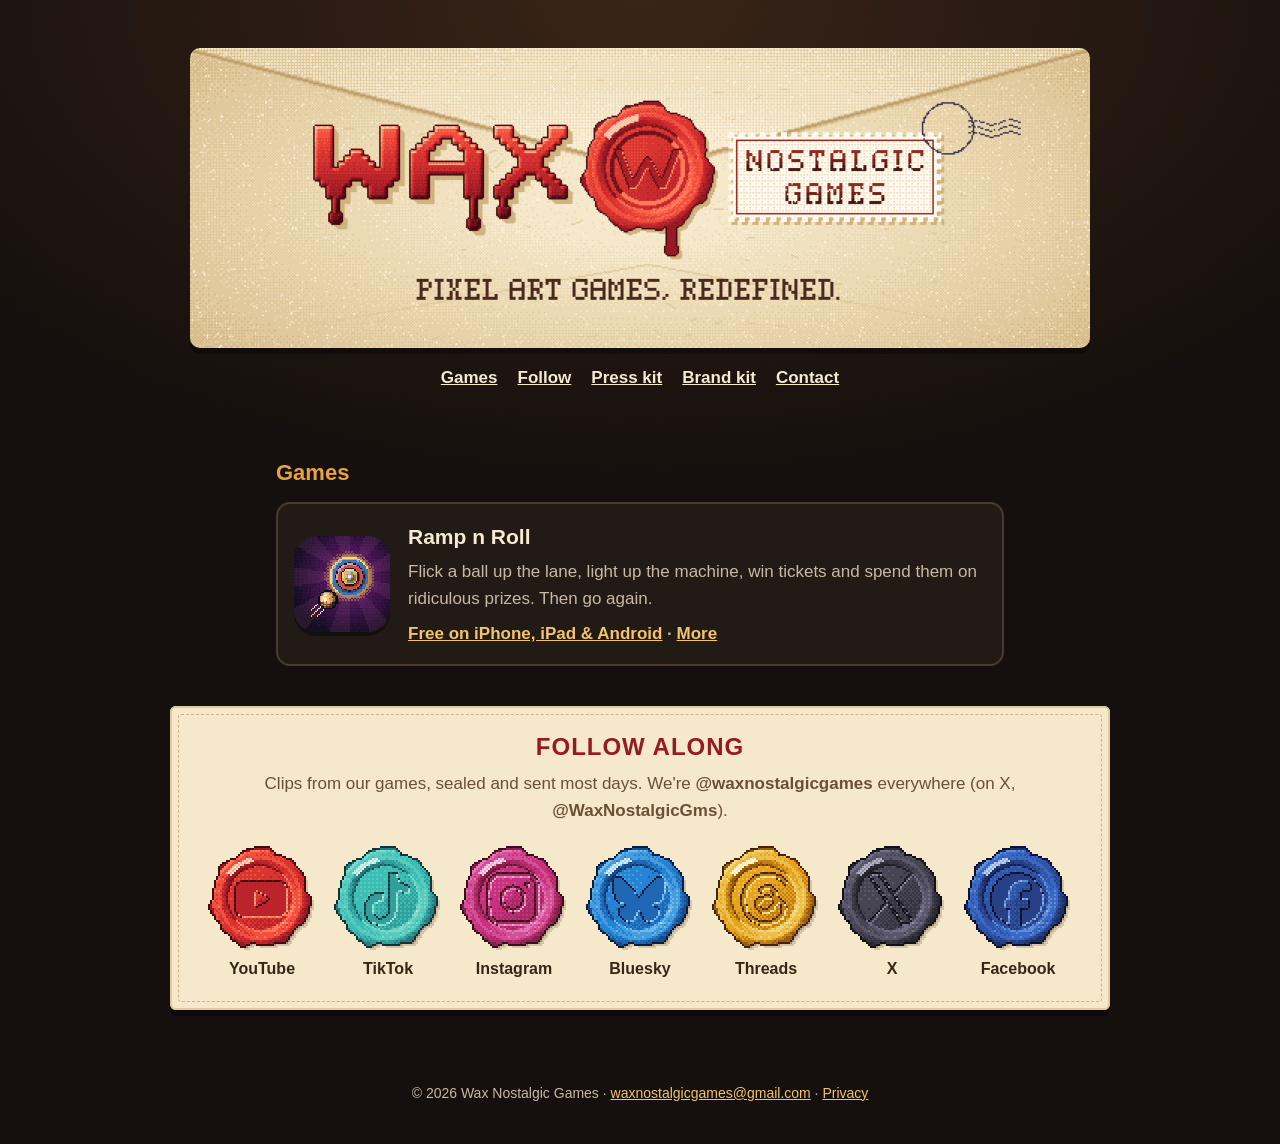
==== index.html @ 969aa039 "Follow along: every platform as a wax seal on the home page, and a row of them in each page's footer" ====
<!doctype html>
<html lang="en">
<head>
  <meta charset="utf-8">
  <meta name="viewport" content="width=device-width, initial-scale=1">
  <title>Wax Nostalgic Games</title>
  <meta name="description" content="Wax Nostalgic Games: pixel art games, redefined. Silly arcade games for iPhone, iPad and Android.">
  <meta property="og:title" content="Wax Nostalgic Games">
  <meta property="og:description" content="Pixel art games, redefined.">
  <meta name="theme-color" content="#15100d">
  <link rel="icon" href="brand/favicon-32.png">
  <link rel="apple-touch-icon" href="brand/icon-180.png">
  <meta property="og:image" content="https://webdevbrian.github.io/waxnostalgicgames-site/brand/banner-1500.png">
  <meta name="twitter:card" content="summary_large_image">
  <link rel="stylesheet" href="style.css">
</head>
<body>
  <header>
    <h1><img class="pixel mast" src="brand/banner-1500.png" alt="Wax Nostalgic Games: the W wax seal on an old envelope, WAX in sealing wax and NOSTALGIC GAMES on a postage stamp" width="1500" height="500"></h1>
    <nav><a href="#games">Games</a><a href="#follow-title">Follow</a><a href="rnr/press.html">Press kit</a><a href="brand.html">Brand kit</a><a href="mailto:waxnostalgicgames@gmail.com">Contact</a></nav>
  </header>
  <main>
    <h2 id="games">Games</h2>
    <article class="game">
      <img class="pixel" src="games/ramp-n-roll.png" alt="Ramp n Roll's icon" width="256" height="256">
      <div>
        <h3>Ramp n Roll</h3>
        <p>Flick a ball up the lane, light up the machine, win tickets and spend them on ridiculous prizes. Then go again.</p>
        <p class="stores"><a href="rnr/?c=site">Free on iPhone, iPad &amp; Android</a> · <a href="https://webdevbrian.github.io/rampnroll-site/">More</a></p>
      </div>
    </article>
    <!-- follow -->
    <section class="follow" aria-labelledby="follow-title">
      <h2 id="follow-title">Follow along</h2>
      <p>Clips from our games, sealed and sent most days. We're <b>@waxnostalgicgames</b> everywhere (on X, <b>@WaxNostalgicGms</b>).</p>
      <ul class="seals">
        <li><a href="https://www.youtube.com/@waxnostalgicgames" rel="me noopener" target="_blank"><img class="pixel" src="brand/social/youtube.png" alt="" width="112" height="112"><b>YouTube</b></a></li>
        <li><a href="https://www.tiktok.com/@waxnostalgicgames" rel="me noopener" target="_blank"><img class="pixel" src="brand/social/tiktok.png" alt="" width="112" height="112"><b>TikTok</b></a></li>
        <li><a href="https://www.instagram.com/waxnostalgicgames/" rel="me noopener" target="_blank"><img class="pixel" src="brand/social/instagram.png" alt="" width="112" height="112"><b>Instagram</b></a></li>
        <li><a href="https://bsky.app/profile/waxnostalgicgames.bsky.social" rel="me noopener" target="_blank"><img class="pixel" src="brand/social/bluesky.png" alt="" width="112" height="112"><b>Bluesky</b></a></li>
        <li><a href="https://www.threads.com/@waxnostalgicgames" rel="me noopener" target="_blank"><img class="pixel" src="brand/social/threads.png" alt="" width="112" height="112"><b>Threads</b></a></li>
        <li><a href="https://x.com/WaxNostalgicGms" rel="me noopener" target="_blank"><img class="pixel" src="brand/social/x.png" alt="" width="112" height="112"><b>X</b></a></li>
        <li><a href="https://www.facebook.com/1360935693780036" rel="me noopener" target="_blank"><img class="pixel" src="brand/social/facebook.png" alt="" width="112" height="112"><b>Facebook</b></a></li>
      </ul>
    </section>
    <!-- /follow -->
  </main>
  <footer>© 2026 Wax Nostalgic Games · <a href="mailto:waxnostalgicgames@gmail.com">waxnostalgicgames@gmail.com</a> · <a href="privacy.html">Privacy</a></footer>
</body>
</html>
---- style.css ----
/* Wax Nostalgic Games: a record-sleeve dark with warm wax colours, readable on a phone. */
:root { --ink: #f6ead2; --soft: #c8b9a4; --night: #15100d; --panel: #221a15; --edge: #4a3a2e; --wax: #e8a33c; --red: #d9534a; --link: #f2c46b; }
* { box-sizing: border-box; }
html { background: var(--night); -webkit-text-size-adjust: 100%; }
body { margin: 0; background: radial-gradient(110% 70% at 50% 0%, #3a2418 0%, var(--night) 60%); color: var(--ink); font: 17px/1.6 -apple-system, BlinkMacSystemFont, "Segoe UI", Roboto, sans-serif; min-height: 100vh; }
a { color: var(--link); }
img { max-width: 100%; height: auto; }
.pixel { image-rendering: pixelated; }
header { text-align: center; padding: 48px 16px 24px; }
header h1 { margin: 0; font-size: 40px; line-height: 1.15; letter-spacing: .5px; text-shadow: 0 3px 0 #000; }
header h1 span { color: var(--wax); }
header p { margin: 8px 0 0; color: var(--soft); }
nav { display: flex; gap: 20px; justify-content: center; flex-wrap: wrap; margin-top: 16px; }
nav a { color: var(--ink); font-weight: 600; }
main { max-width: 760px; margin: 0 auto; padding: 8px 16px 48px; }
h2 { font-size: 22px; margin: 32px 0 12px; color: var(--wax); }
.game { display: flex; gap: 18px; align-items: center; background: var(--panel); border: 2px solid var(--edge); border-radius: 14px; padding: 16px; }
.game img { width: 96px; height: 96px; border-radius: 22px; flex: none; box-shadow: 0 4px 0 rgba(0,0,0,.4); }
.game h3 { margin: 0; font-size: 21px; }
.game p { margin: 4px 0 0; color: var(--soft); }
.game .stores { margin-top: 8px; font-weight: 600; }
.prose h2 { margin-top: 28px; }
.prose p, .prose li { color: var(--ink); }
footer { text-align: center; color: var(--soft); font-size: 14px; padding: 24px 16px 40px; }
@media (max-width: 480px) { header h1 { font-size: 32px; } .game { flex-direction: column; text-align: center; } }

.mast { display: block; width: min(100%, 900px); height: auto; margin: 0 auto; border-radius: 10px; box-shadow: 0 6px 0 rgba(0,0,0,.35); }
.kit { display: grid; gap: 22px; }
.kit figure { margin: 0; background: var(--panel); border: 2px solid var(--edge); border-radius: 12px; padding: 14px; display: grid; gap: 8px; }
.kit img { width: 100%; height: auto; border-radius: 6px; }
.kit .sq { max-width: 280px; }
.kit figcaption { color: var(--soft); font-size: 15px; }
.kit b { color: var(--ink); }

/* Follow along: a sheet of letter paper with the platforms' wax seals (brand/social/, drawn by brand.mjs). */
.follow { margin: 40px calc(50% - min(50vw - 16px, 470px)) 0; background: #f5e8cb; color: #3a2416; border-radius: 6px; padding: 22px 18px 18px; box-shadow: 0 6px 0 rgba(0,0,0,.35), inset 0 0 0 2px #e0c99c; position: relative; }
.follow::before { content: ""; position: absolute; inset: 8px; border: 1px dashed #cfb381; border-radius: 3px; pointer-events: none; }
.follow h2 { margin: 0; text-align: center; color: #951a23; font-size: 24px; letter-spacing: 1px; text-transform: uppercase; }
.follow > p { margin: 4px 0 14px; text-align: center; color: #6b5034; }
.seals { list-style: none; margin: 0; padding: 0; display: flex; flex-wrap: wrap; justify-content: center; gap: 4px 6px; position: relative; }
.seals li { width: 120px; }
.seals a { display: flex; flex-direction: column; align-items: center; text-decoration: none; color: inherit; padding: 6px 4px 10px; border-radius: 8px; }
.seals img { width: 112px; height: 112px; transition: transform .12s steps(2); }
.seals b { font-size: 16px; color: #3a2416; }
.seals a:hover img, .seals a:focus-visible img { transform: translateY(-4px) rotate(-4deg); }
.seals a:focus-visible { outline: 2px solid #951a23; outline-offset: 2px; }
.seal-row { display: flex; flex-wrap: wrap; justify-content: center; gap: 4px; margin: 0 auto 10px; }
.seal-row img { width: 56px; height: 56px; display: block; transition: transform .12s steps(2); }
.seal-row a:hover img, .seal-row a:focus-visible img { transform: translateY(-2px); }
@media (prefers-reduced-motion: reduce) { .seals img, .seal-row img { transition: none; } }
@media (max-width: 560px) {
  .follow { padding: 20px 10px 14px; }
  .seals { max-width: 300px; margin: 0 auto; gap: 8px 4px; }
  .seals li { width: 72px; }
  .seals img { width: 56px; height: 56px; }
  .seals b { font-size: 13px; }
  .seal-row { max-width: 240px; }
}
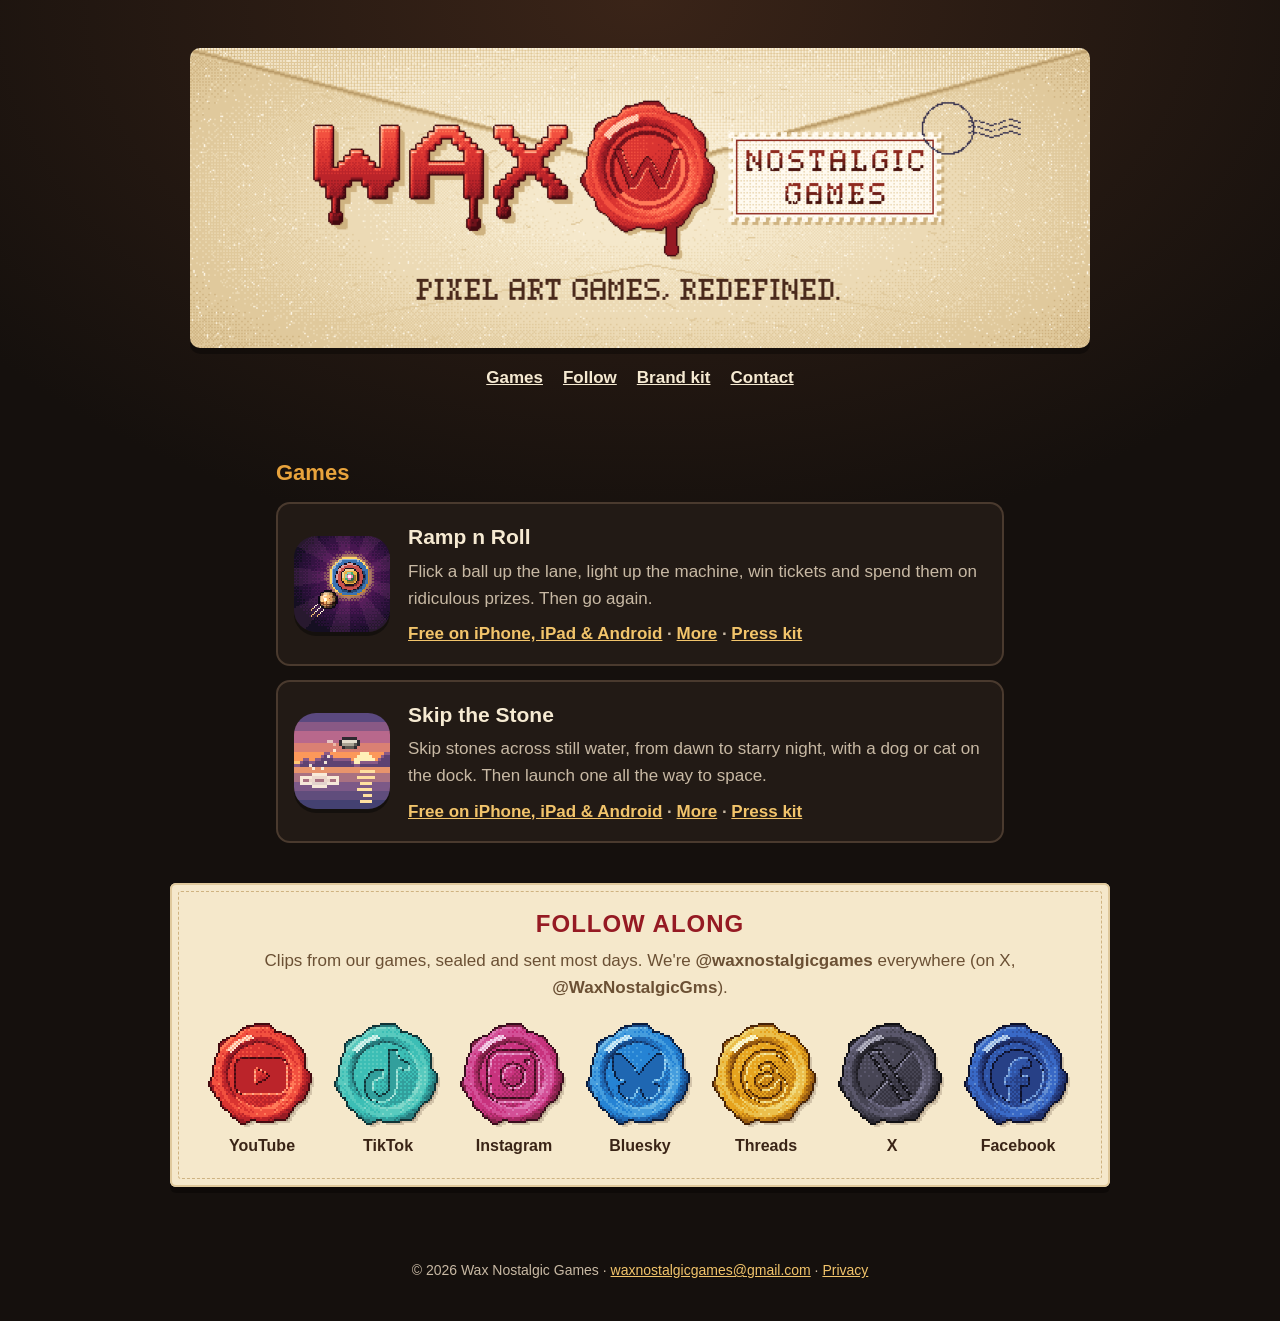
==== commit 68b1df68: "Skip the Stone joins: its card on the home page, a store link page (sts/) and a press kit" ====
--- a/index.html
+++ b/index.html
@@ -17,7 +17,7 @@
 <body>
   <header>
     <h1><img class="pixel mast" src="brand/banner-1500.png" alt="Wax Nostalgic Games: the W wax seal on an old envelope, WAX in sealing wax and NOSTALGIC GAMES on a postage stamp" width="1500" height="500"></h1>
-    <nav><a href="#games">Games</a><a href="#follow-title">Follow</a><a href="rnr/press.html">Press kit</a><a href="brand.html">Brand kit</a><a href="mailto:waxnostalgicgames@gmail.com">Contact</a></nav>
+    <nav><a href="#games">Games</a><a href="#follow-title">Follow</a><a href="brand.html">Brand kit</a><a href="mailto:waxnostalgicgames@gmail.com">Contact</a></nav>
   </header>
   <main>
     <h2 id="games">Games</h2>
@@ -26,7 +26,15 @@
       <div>
         <h3>Ramp n Roll</h3>
         <p>Flick a ball up the lane, light up the machine, win tickets and spend them on ridiculous prizes. Then go again.</p>
-        <p class="stores"><a href="rnr/?c=site">Free on iPhone, iPad &amp; Android</a> · <a href="https://webdevbrian.github.io/rampnroll-site/">More</a></p>
+        <p class="stores"><a href="rnr/?c=site">Free on iPhone, iPad &amp; Android</a> · <a href="https://webdevbrian.github.io/rampnroll-site/">More</a> · <a href="rnr/press.html">Press kit</a></p>
+      </div>
+    </article>
+    <article class="game">
+      <img class="pixel" src="games/skip-the-stone.png" alt="Skip the Stone's icon" width="256" height="256">
+      <div>
+        <h3>Skip the Stone</h3>
+        <p>Skip stones across still water, from dawn to starry night, with a dog or cat on the dock. Then launch one all the way to space.</p>
+        <p class="stores"><a href="sts/?c=site">Free on iPhone, iPad &amp; Android</a> · <a href="https://webdevbrian.github.io/skipthestone-site/">More</a> · <a href="sts/press.html">Press kit</a></p>
       </div>
     </article>
     <!-- follow -->
--- a/style.css
+++ b/style.css
@@ -14,6 +14,7 @@
 nav a { color: var(--ink); font-weight: 600; }
 main { max-width: 760px; margin: 0 auto; padding: 8px 16px 48px; }
 h2 { font-size: 22px; margin: 32px 0 12px; color: var(--wax); }
+.game + .game { margin-top: 14px; }
 .game { display: flex; gap: 18px; align-items: center; background: var(--panel); border: 2px solid var(--edge); border-radius: 14px; padding: 16px; }
 .game img { width: 96px; height: 96px; border-radius: 22px; flex: none; box-shadow: 0 4px 0 rgba(0,0,0,.4); }
 .game h3 { margin: 0; font-size: 21px; }
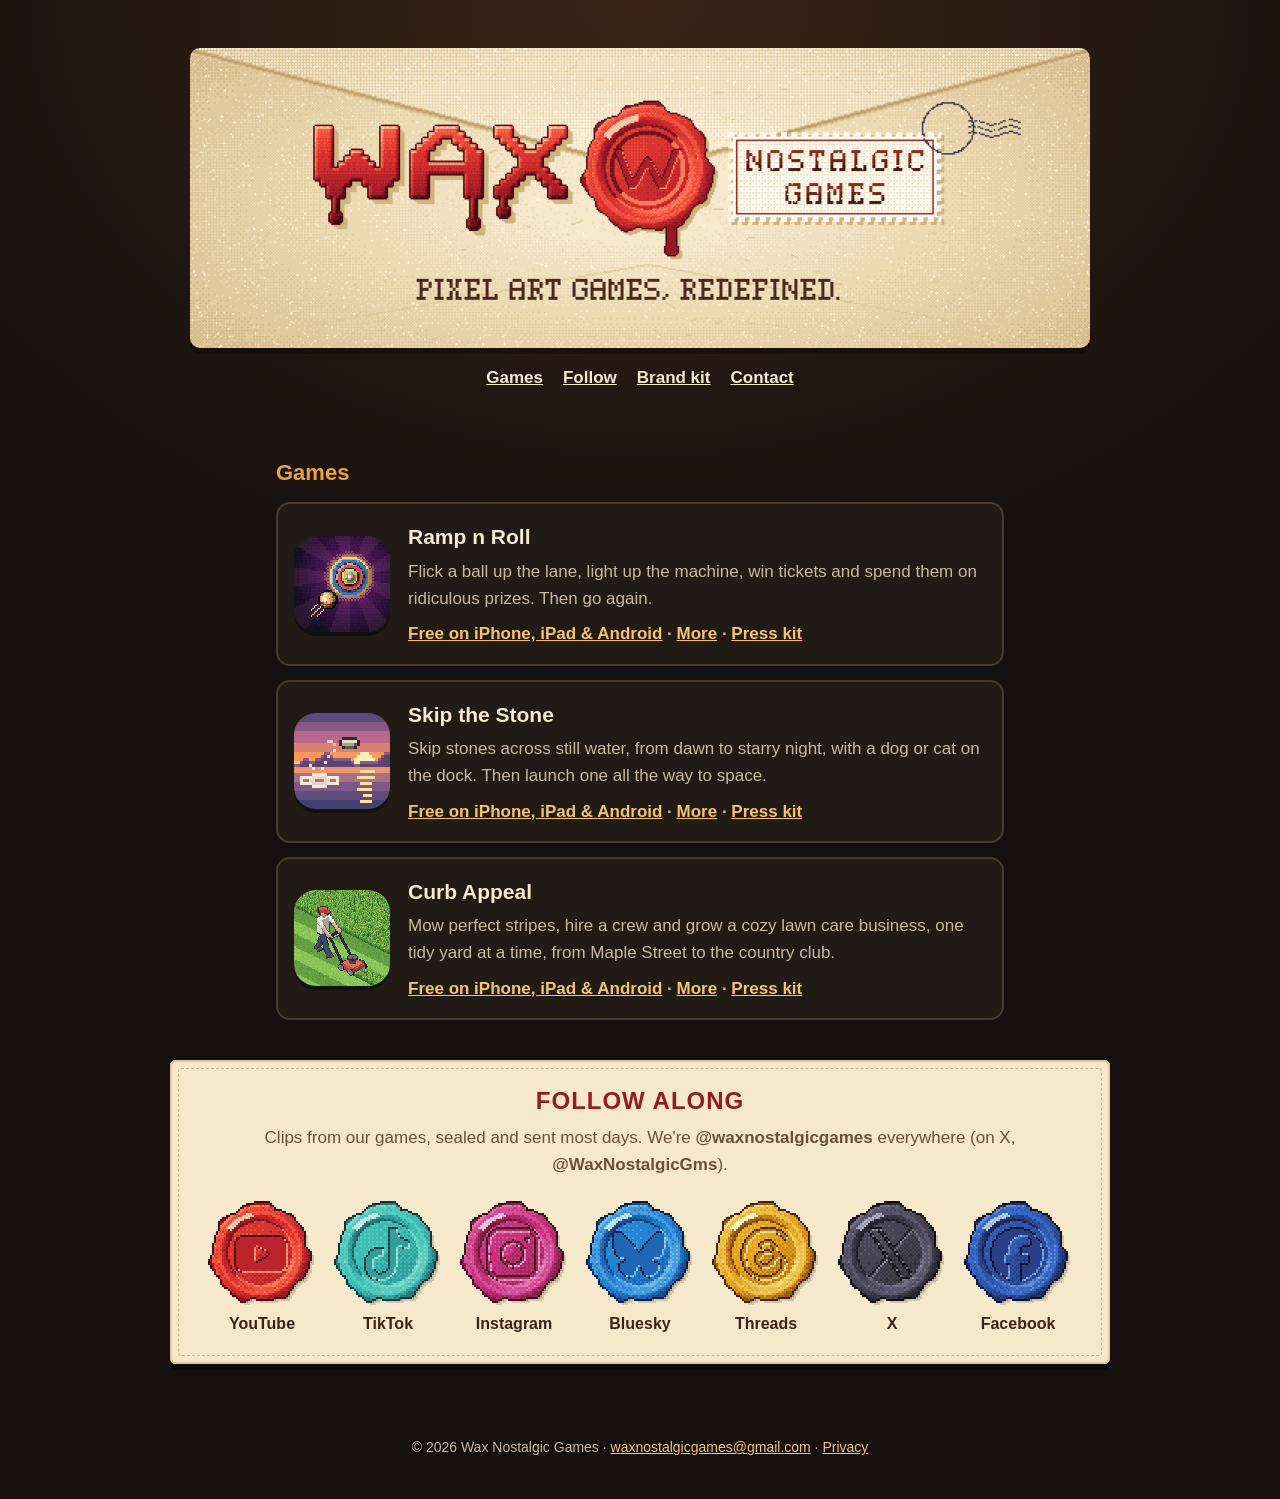
==== commit c32f5f05: "Curb Appeal joins: its card on the home page, a store link page (ca/) and a press kit with its trail" ====
--- a/index.html
+++ b/index.html
@@ -4,7 +4,7 @@
   <meta charset="utf-8">
   <meta name="viewport" content="width=device-width, initial-scale=1">
   <title>Wax Nostalgic Games</title>
-  <meta name="description" content="Wax Nostalgic Games: pixel art games, redefined. Silly arcade games for iPhone, iPad and Android.">
+  <meta name="description" content="Wax Nostalgic Games: pixel art games, redefined. An arcade lane, stone skipping and a lawn care tycoon, for iPhone, iPad and Android.">
   <meta property="og:title" content="Wax Nostalgic Games">
   <meta property="og:description" content="Pixel art games, redefined.">
   <meta name="theme-color" content="#15100d">
@@ -37,6 +37,14 @@
         <p class="stores"><a href="sts/?c=site">Free on iPhone, iPad &amp; Android</a> · <a href="https://webdevbrian.github.io/skipthestone-site/">More</a> · <a href="sts/press.html">Press kit</a></p>
       </div>
     </article>
+    <article class="game">
+      <img class="pixel" src="games/curb-appeal.png" alt="Curb Appeal's icon" width="256" height="256">
+      <div>
+        <h3>Curb Appeal</h3>
+        <p>Mow perfect stripes, hire a crew and grow a cozy lawn care business, one tidy yard at a time, from Maple Street to the country club.</p>
+        <p class="stores"><a href="ca/?c=site">Free on iPhone, iPad &amp; Android</a> · <a href="https://webdevbrian.github.io/curbappeal-site/">More</a> · <a href="ca/press.html">Press kit</a></p>
+      </div>
+    </article>
     <!-- follow -->
     <section class="follow" aria-labelledby="follow-title">
       <h2 id="follow-title">Follow along</h2>
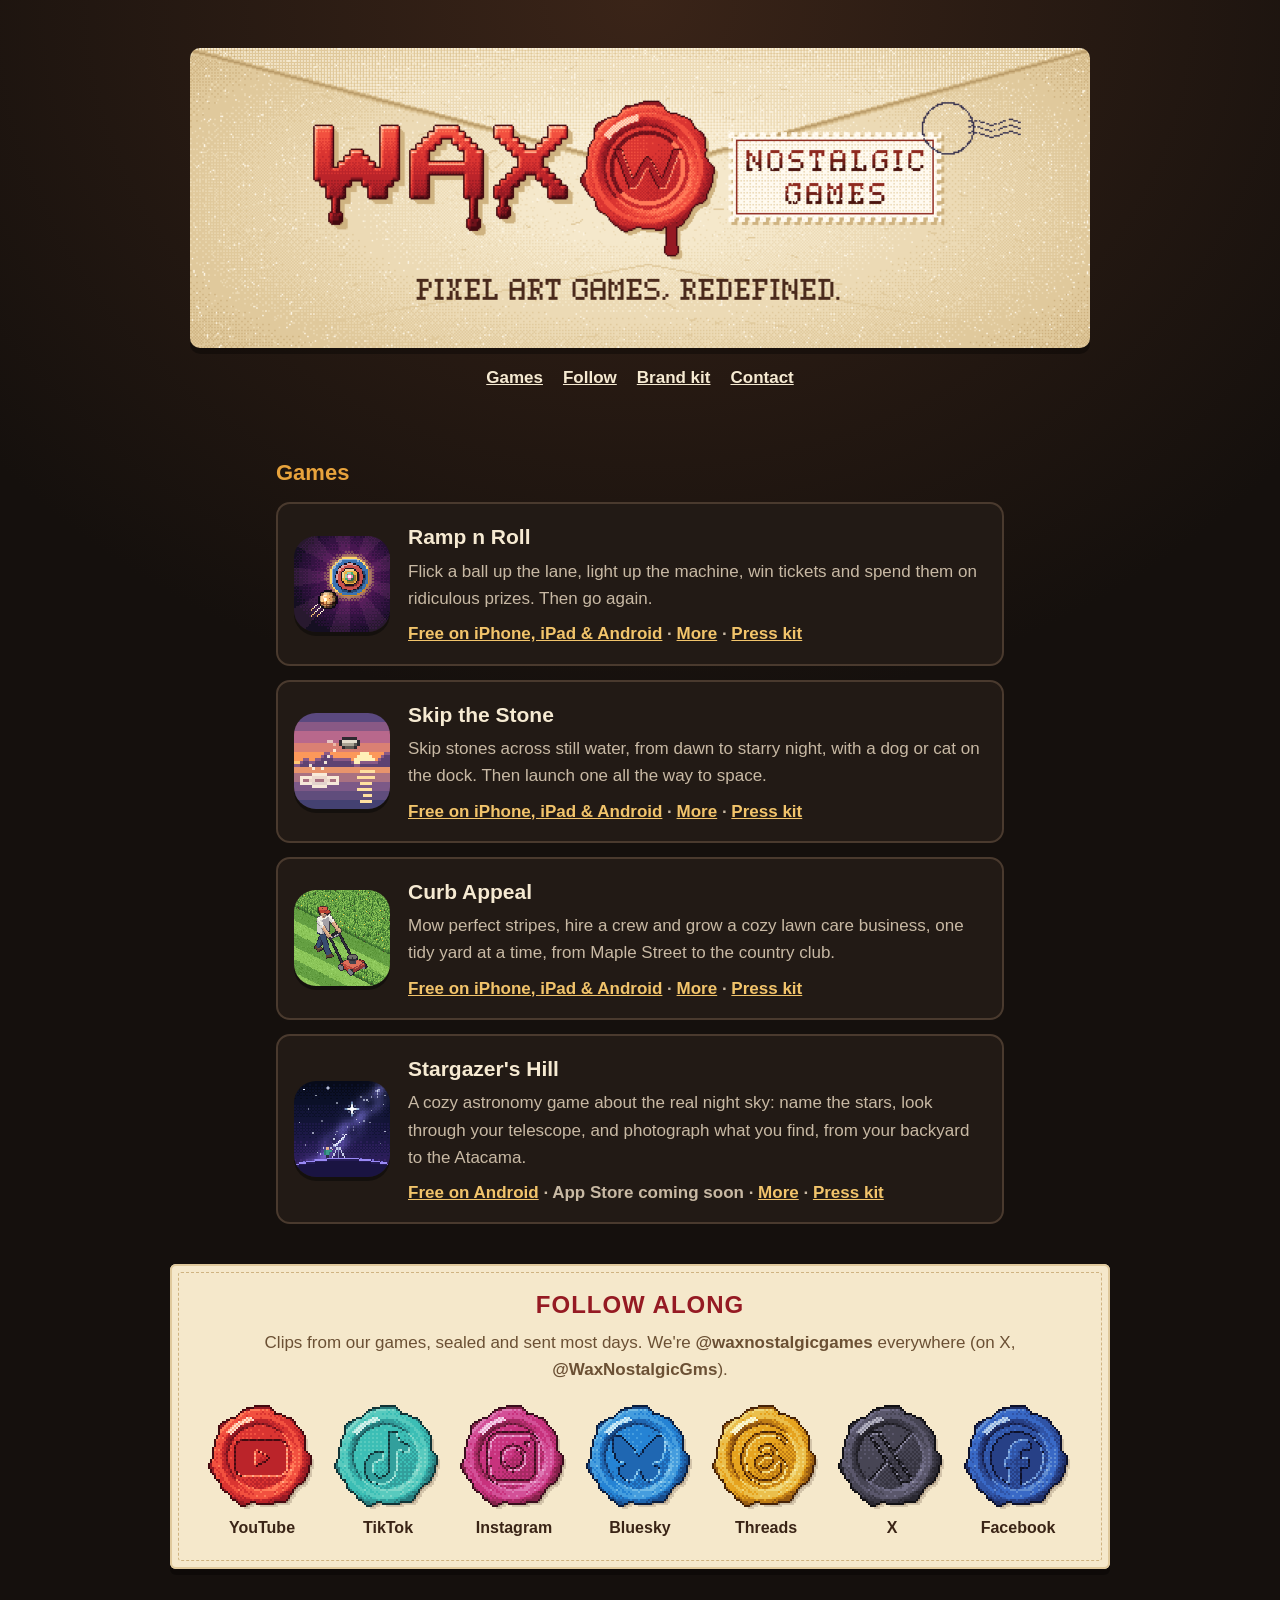
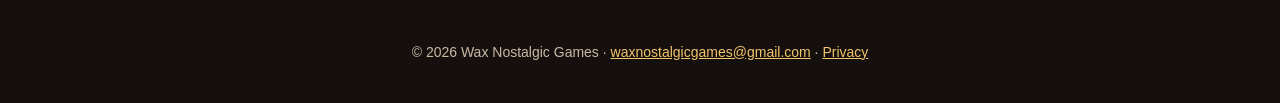
==== commit 2dae4594: "Stargazer's Hill joins: its card on the home page (free on Android, the App Store coming soon), a st" ====
--- a/index.html
+++ b/index.html
@@ -4,7 +4,7 @@
   <meta charset="utf-8">
   <meta name="viewport" content="width=device-width, initial-scale=1">
   <title>Wax Nostalgic Games</title>
-  <meta name="description" content="Wax Nostalgic Games: pixel art games, redefined. An arcade lane, stone skipping and a lawn care tycoon, for iPhone, iPad and Android.">
+  <meta name="description" content="Wax Nostalgic Games: pixel art games, redefined. An arcade lane, stone skipping, a lawn care tycoon and the real night sky, for iPhone, iPad and Android.">
   <meta property="og:title" content="Wax Nostalgic Games">
   <meta property="og:description" content="Pixel art games, redefined.">
   <meta name="theme-color" content="#15100d">
@@ -45,6 +45,14 @@
         <p class="stores"><a href="ca/?c=site">Free on iPhone, iPad &amp; Android</a> · <a href="https://webdevbrian.github.io/curbappeal-site/">More</a> · <a href="ca/press.html">Press kit</a></p>
       </div>
     </article>
+    <article class="game">
+      <img class="pixel" src="games/stargazers-hill.png" alt="Stargazer's Hill's icon" width="256" height="256">
+      <div>
+        <h3>Stargazer's Hill</h3>
+        <p>A cozy astronomy game about the real night sky: name the stars, look through your telescope, and photograph what you find, from your backyard to the Atacama.</p>
+        <p class="stores"><a href="sh/?c=site">Free on Android</a> · App Store coming soon · <a href="https://webdevbrian.github.io/stargazershill-site/">More</a> · <a href="sh/press.html">Press kit</a></p>
+      </div>
+    </article>
     <!-- follow -->
     <section class="follow" aria-labelledby="follow-title">
       <h2 id="follow-title">Follow along</h2>
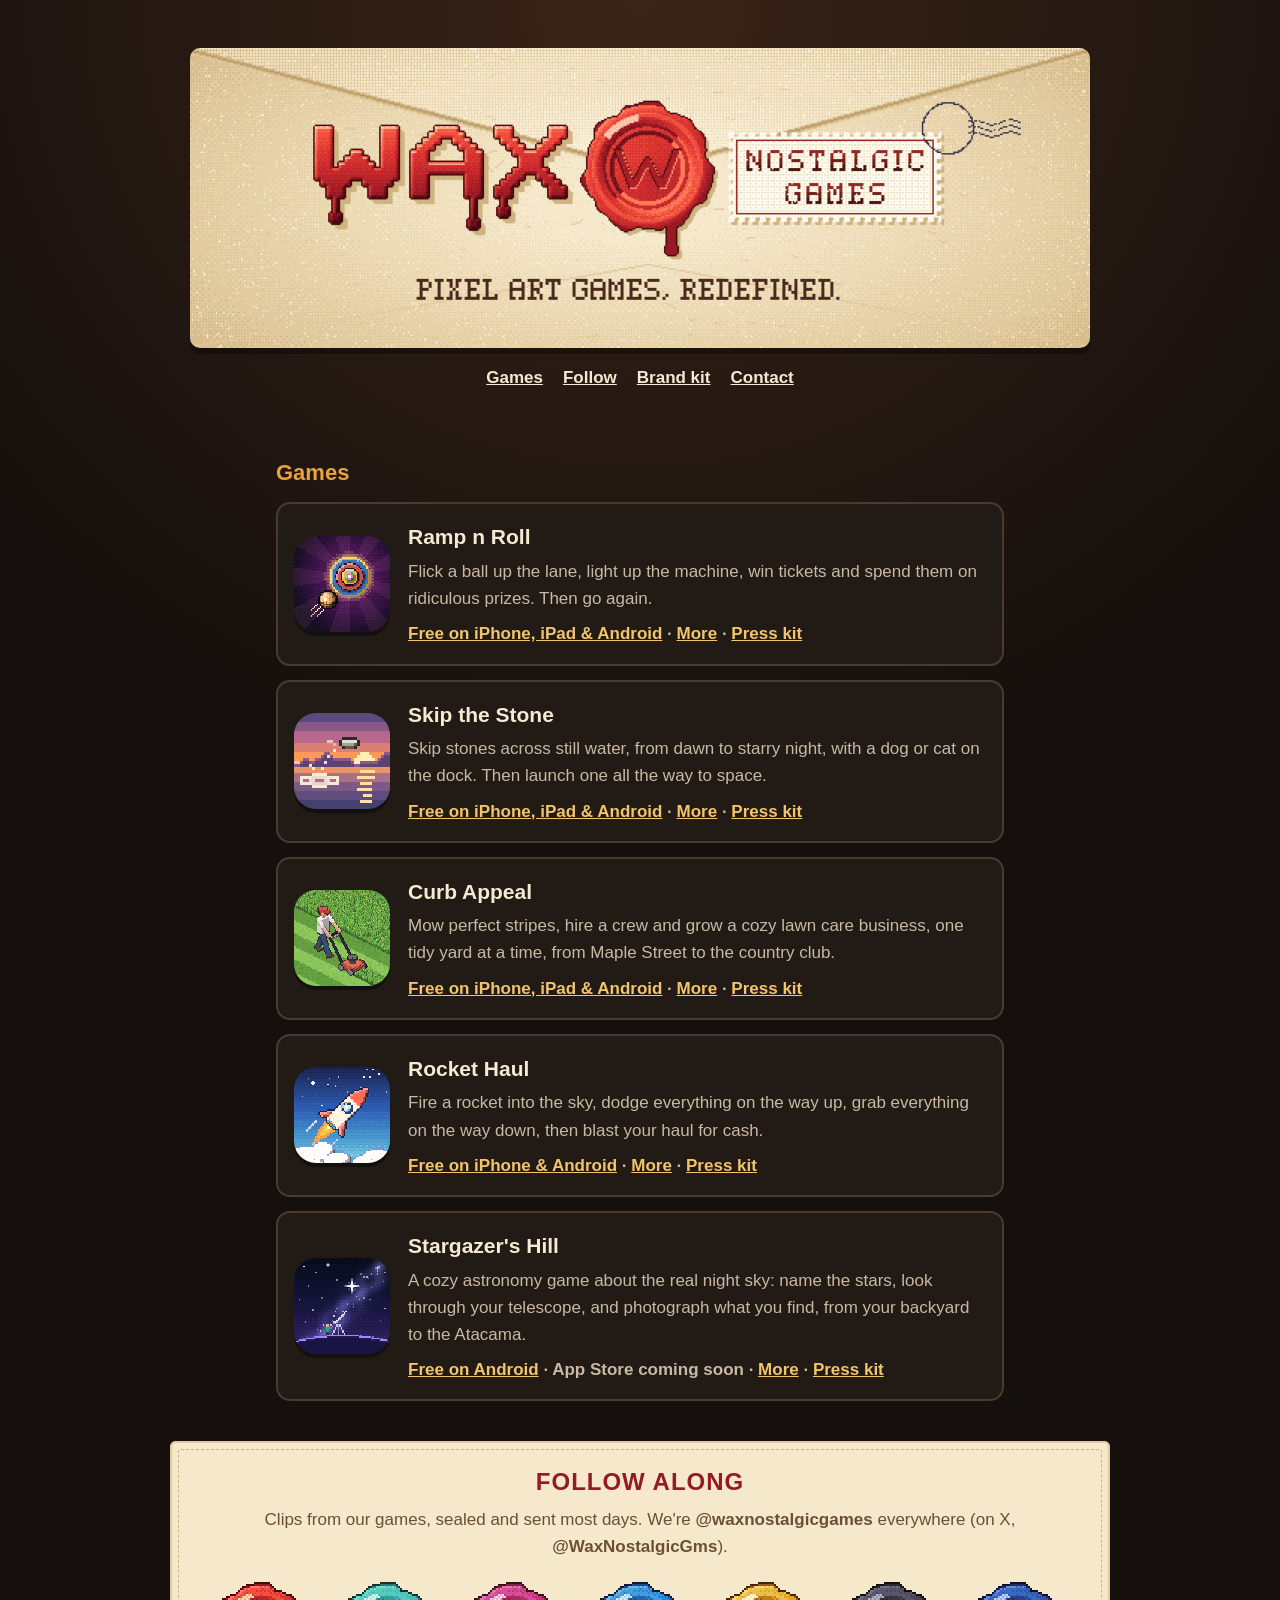
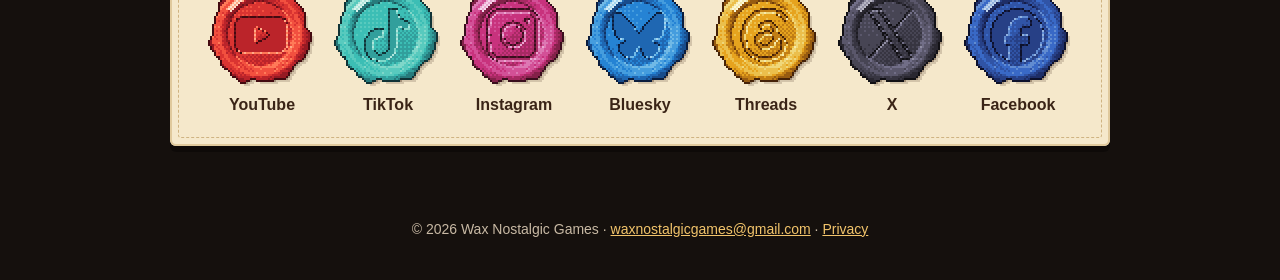
==== commit 38b78446: "Rocket Haul joins the studio: its card on the home page, rh/ (phones go to their store with the post" ====
--- a/index.html
+++ b/index.html
@@ -46,6 +46,14 @@
       </div>
     </article>
     <article class="game">
+      <img class="pixel" src="games/rocket-haul.png" alt="Rocket Haul's icon" width="256" height="256">
+      <div>
+        <h3>Rocket Haul</h3>
+        <p>Fire a rocket into the sky, dodge everything on the way up, grab everything on the way down, then blast your haul for cash.</p>
+        <p class="stores"><a href="rh/?c=site">Free on iPhone &amp; Android</a> · <a href="https://webdevbrian.github.io/rockethaul-site/">More</a> · <a href="rh/press.html">Press kit</a></p>
+      </div>
+    </article>
+    <article class="game">
       <img class="pixel" src="games/stargazers-hill.png" alt="Stargazer's Hill's icon" width="256" height="256">
       <div>
         <h3>Stargazer's Hill</h3>
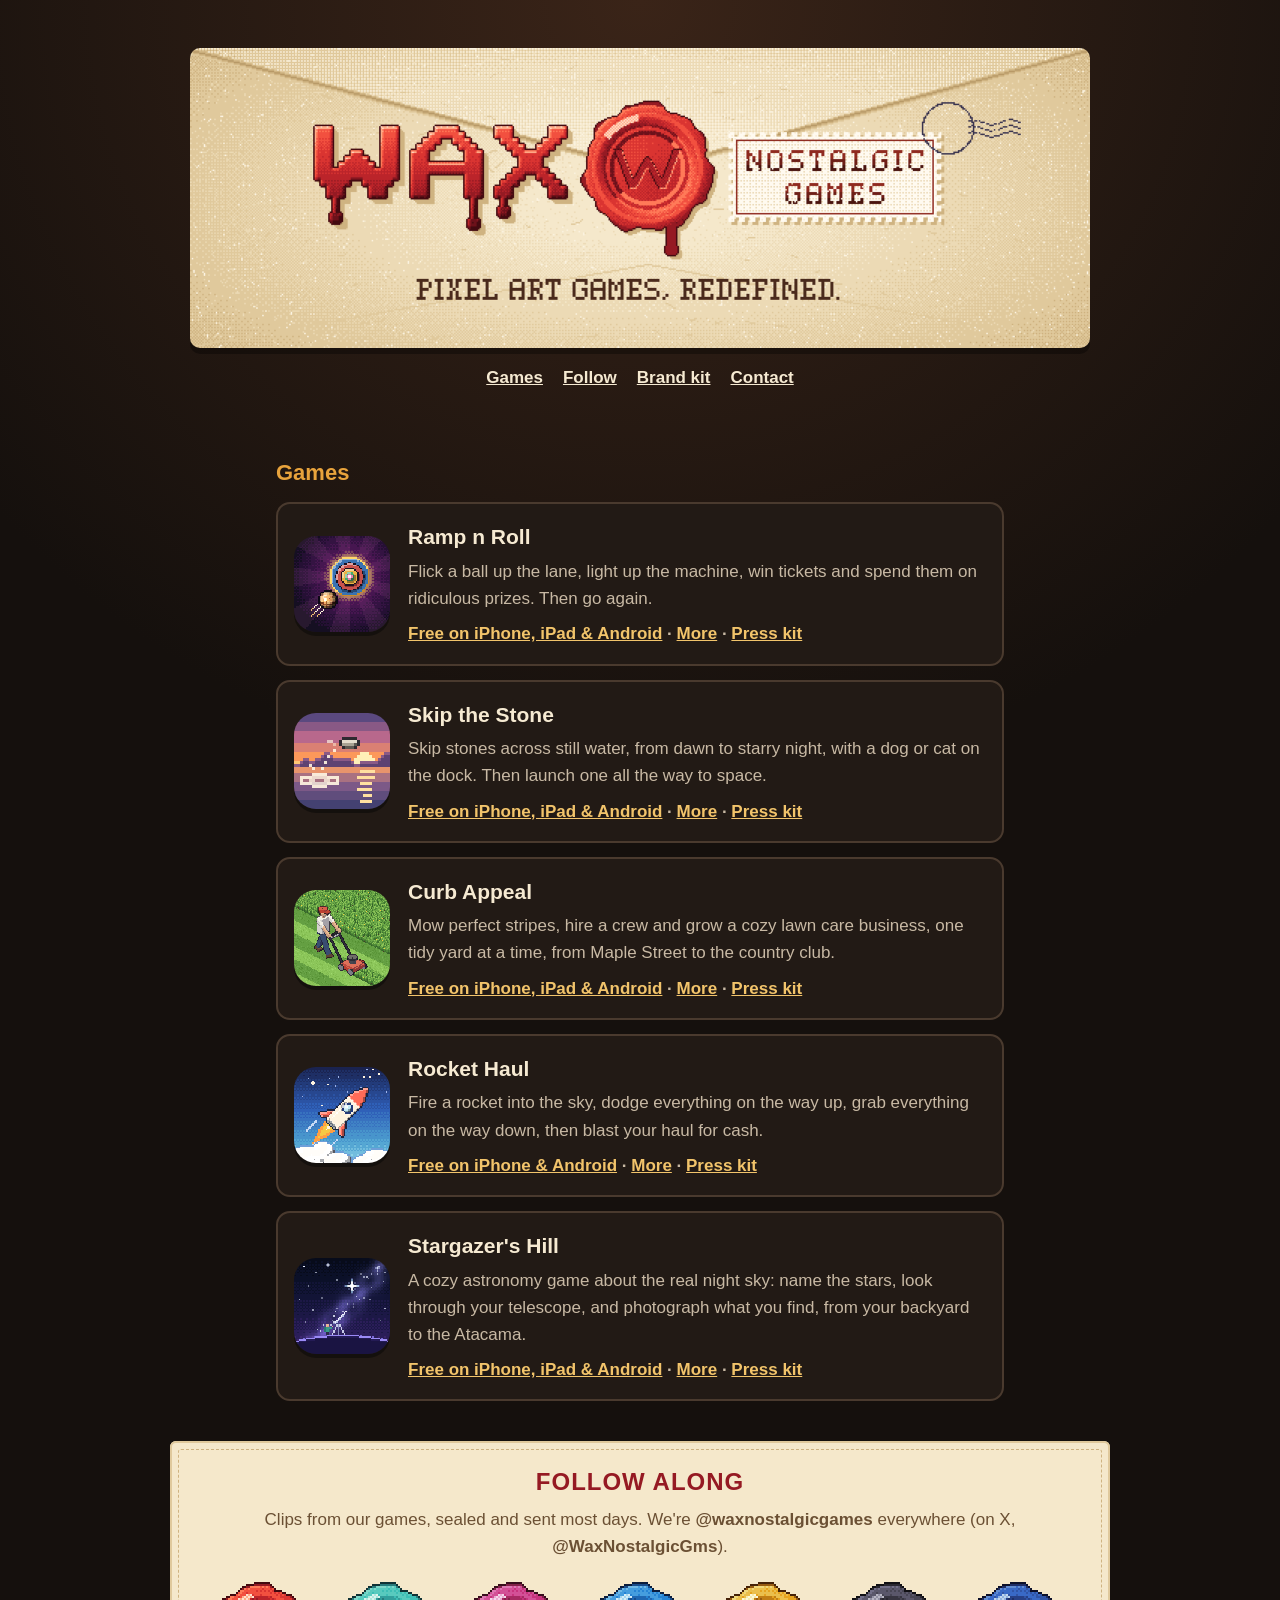
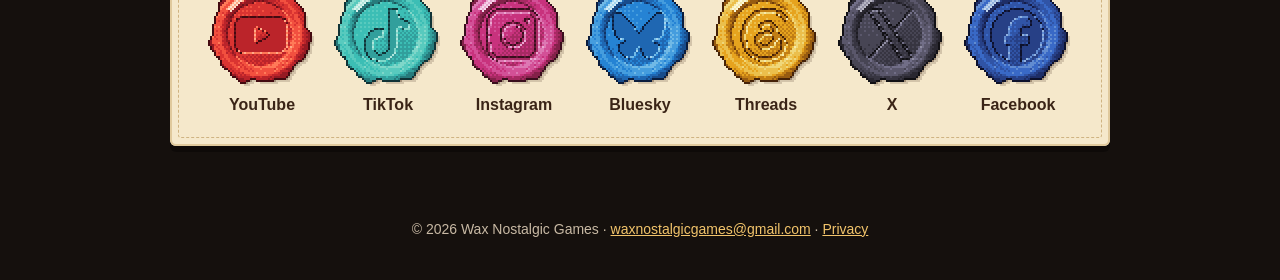
==== commit b44088dd: "Stargazer's Hill is on the App Store: sh/ sends iPhones and iPads there with the post's campaign, th" ====
--- a/index.html
+++ b/index.html
@@ -58,7 +58,7 @@
       <div>
         <h3>Stargazer's Hill</h3>
         <p>A cozy astronomy game about the real night sky: name the stars, look through your telescope, and photograph what you find, from your backyard to the Atacama.</p>
-        <p class="stores"><a href="sh/?c=site">Free on Android</a> · App Store coming soon · <a href="https://webdevbrian.github.io/stargazershill-site/">More</a> · <a href="sh/press.html">Press kit</a></p>
+        <p class="stores"><a href="sh/?c=site">Free on iPhone, iPad &amp; Android</a> · <a href="https://webdevbrian.github.io/stargazershill-site/">More</a> · <a href="sh/press.html">Press kit</a></p>
       </div>
     </article>
     <!-- follow -->
